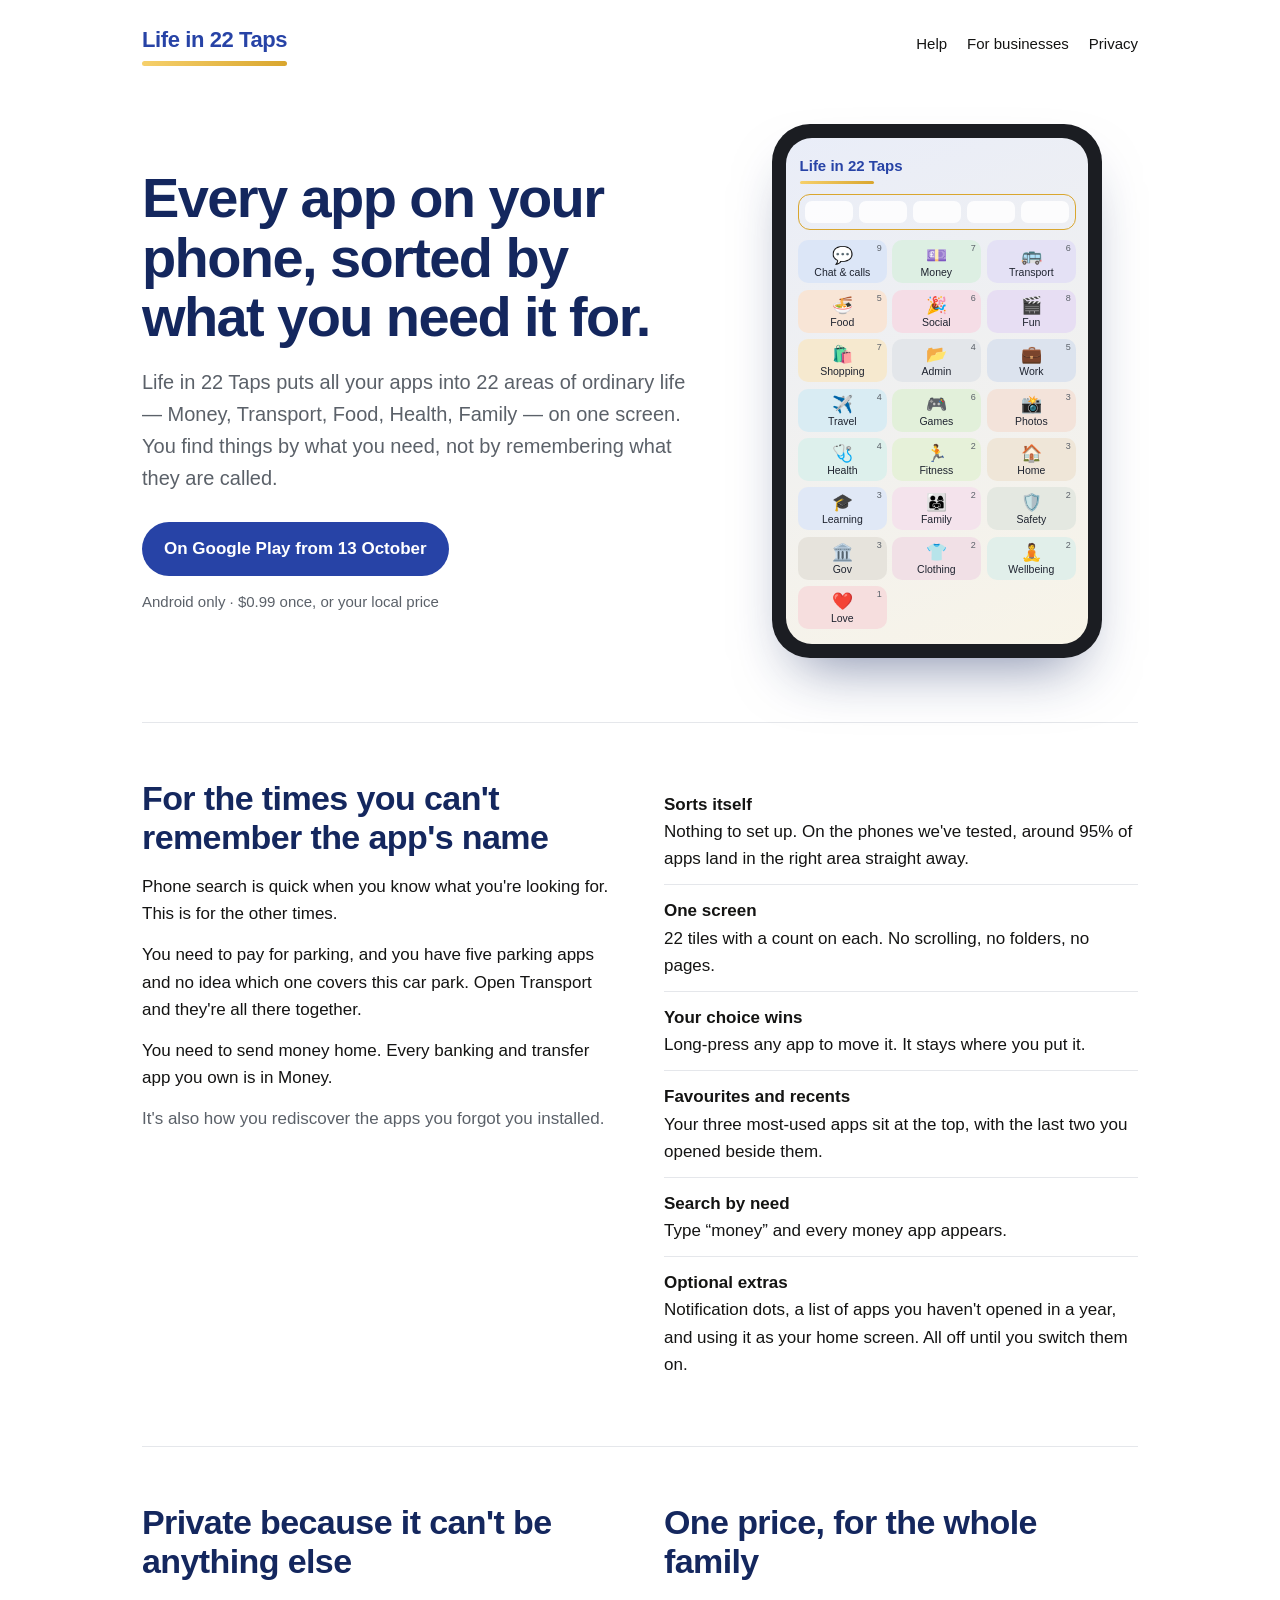
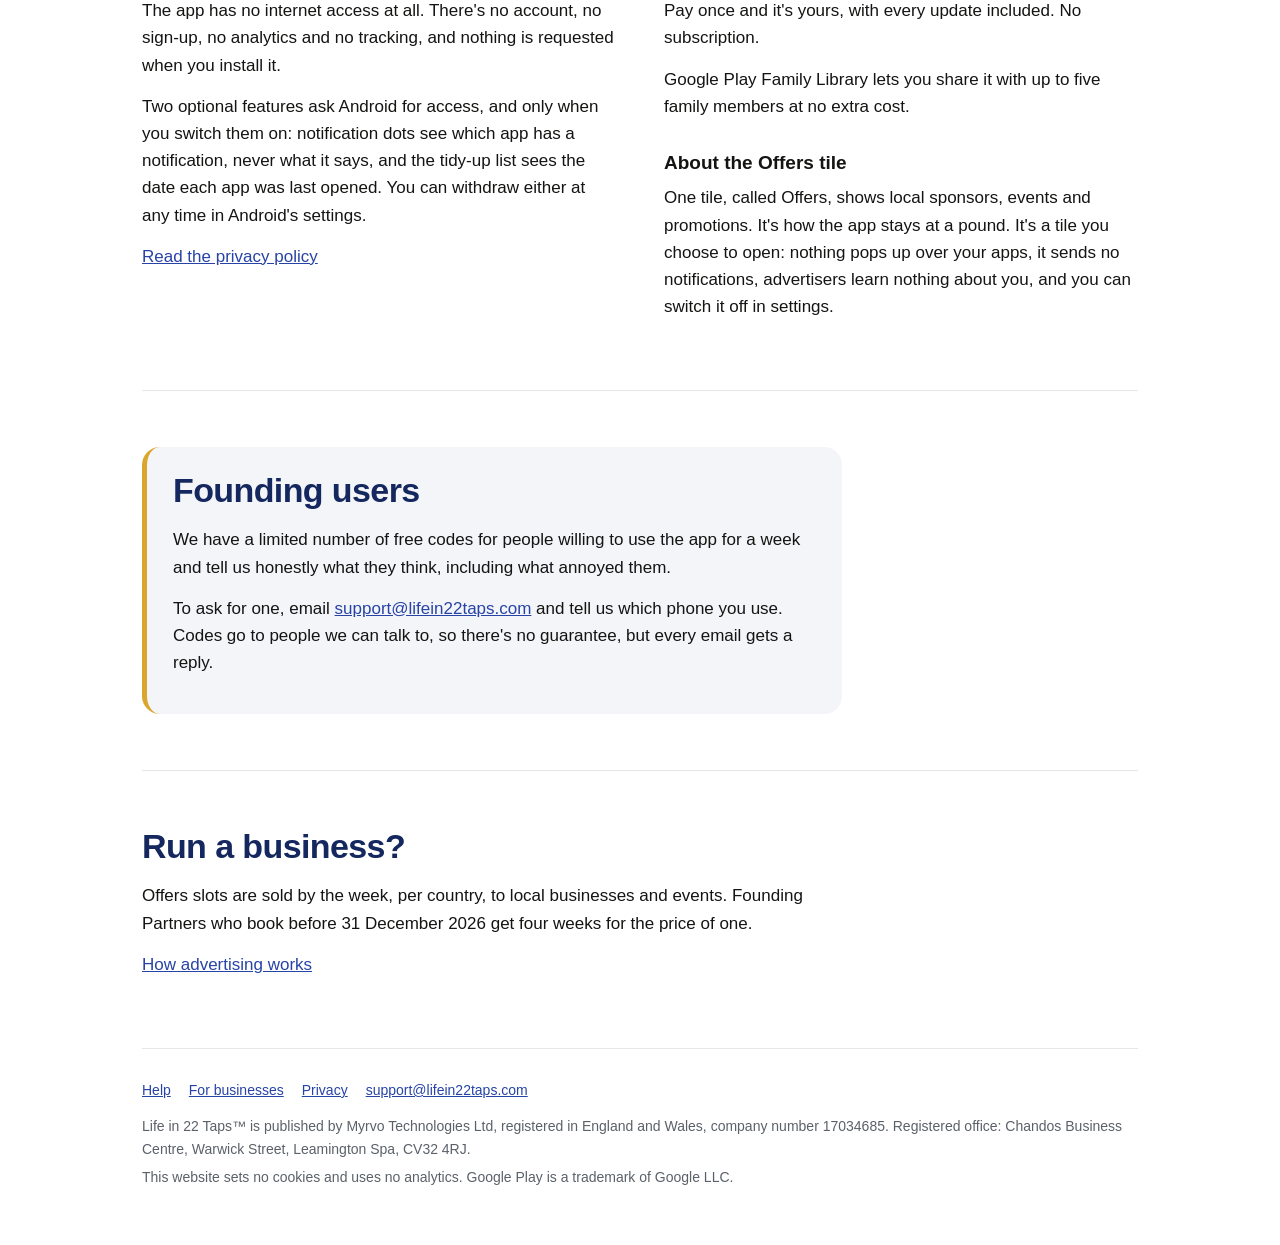
==== index.html @ 1291f1bb "First version of the website" ====
<!doctype html>
<html lang="en">
<head>
<meta charset="utf-8">
<meta name="viewport" content="width=device-width, initial-scale=1, viewport-fit=cover">
<title>Life in 22 Taps — every app on your phone, sorted by what you need it for</title>
<meta name="description" content="An Android app that sorts every app on your phone into 22 areas of ordinary life, on one screen. One payment, shared with your family. No account, no tracking.">
<link rel="icon" href="/favicon.svg" type="image/svg+xml">
<link rel="stylesheet" href="/styles.css">
</head>
<body>
<div class="wrap">
  <header class="top">
    <a class="brand" href="/">Life in 22 Taps</a>
    <nav aria-label="Main">
      <a href="/help/">Help</a>
      <a href="/advertise/">For businesses</a>
      <a href="/privacy/">Privacy</a>
    </nav>
  </header>

  <main>
    <div class="hero">
      <div>
        <h1>Every app on your phone, sorted by what you need it for.</h1>
        <p class="lede">Life in 22 Taps puts all your apps into 22 areas of ordinary life —
        Money, Transport, Food, Health, Family — on one screen. You find things by what you
        need, not by remembering what they are called.</p>
        <div class="buy">
          <span class="pill">On Google Play from 13 October</span>
          <span class="note">Android only · $0.99 once, or your local price</span>
        </div>
      </div>
      <div class="phone" role="img" aria-label="Illustration of the app: 22 tiles on one screen, each with an emoji, a name and a count of apps">
        <div class="screen" aria-hidden="true">
          <p class="title">Life in 22 Taps</p>
          <div class="favs"><span></span><span></span><span></span><span></span><span></span></div>
          <div class="grid">
          <div class="t" style="background:#DCE6F7;--i:0"><i>9</i><b>💬</b>Chat & calls</div>
          <div class="t" style="background:#DDEFE3;--i:1"><i>7</i><b>💷</b>Money</div>
          <div class="t" style="background:#E4E1F5;--i:2"><i>6</i><b>🚌</b>Transport</div>
          <div class="t" style="background:#F8E5D6;--i:3"><i>5</i><b>🍜</b>Food</div>
          <div class="t" style="background:#F5DDE6;--i:4"><i>6</i><b>🎉</b>Social</div>
          <div class="t" style="background:#E7DEF3;--i:5"><i>8</i><b>🎬</b>Fun</div>
          <div class="t" style="background:#F6E9CF;--i:6"><i>7</i><b>🛍️</b>Shopping</div>
          <div class="t" style="background:#E3E6EA;--i:7"><i>4</i><b>📂</b>Admin</div>
          <div class="t" style="background:#DCE3EE;--i:8"><i>5</i><b>💼</b>Work</div>
          <div class="t" style="background:#D9ECF3;--i:9"><i>4</i><b>✈️</b>Travel</div>
          <div class="t" style="background:#E2F0DA;--i:10"><i>6</i><b>🎮</b>Games</div>
          <div class="t" style="background:#F3E3DA;--i:11"><i>3</i><b>📸</b>Photos</div>
          <div class="t" style="background:#DDF0EC;--i:12"><i>4</i><b>🩺</b>Health</div>
          <div class="t" style="background:#E6F1D9;--i:13"><i>2</i><b>🏃</b>Fitness</div>
          <div class="t" style="background:#EFE6D8;--i:14"><i>3</i><b>🏠</b>Home</div>
          <div class="t" style="background:#E0E8F6;--i:15"><i>3</i><b>🎓</b>Learning</div>
          <div class="t" style="background:#F4E3EC;--i:16"><i>2</i><b>👨‍👩‍👧</b>Family</div>
          <div class="t" style="background:#E4E8E1;--i:17"><i>2</i><b>🛡️</b>Safety</div>
          <div class="t" style="background:#E6E3DC;--i:18"><i>3</i><b>🏛️</b>Gov</div>
          <div class="t" style="background:#F1E0E6;--i:19"><i>2</i><b>👕</b>Clothing</div>
          <div class="t" style="background:#E1EFEA;--i:20"><i>2</i><b>🧘</b>Wellbeing</div>
          <div class="t" style="background:#F6DEDE;--i:21"><i>1</i><b>❤️</b>Love</div>
          </div>
        </div>
      </div>
    </div>

    <section>
      <div class="split">
        <div>
          <h2>For the times you can't remember the app's name</h2>
          <p>Phone search is quick when you know what you're looking for. This is for the
          other times.</p>
          <p>You need to pay for parking, and you have five parking apps and no idea which one
          covers this car park. Open Transport and they're all there together.</p>
          <p>You need to send money home. Every banking and transfer app you own is in Money.</p>
          <p class="muted">It's also how you rediscover the apps you forgot you installed.</p>
        </div>
        <ul class="plain">
          <li><strong>Sorts itself</strong>Nothing to set up. On the phones we've tested, around
          95% of apps land in the right area straight away.</li>
          <li><strong>One screen</strong>22 tiles with a count on each. No scrolling, no folders,
          no pages.</li>
          <li><strong>Your choice wins</strong>Long-press any app to move it. It stays where you
          put it.</li>
          <li><strong>Favourites and recents</strong>Your three most-used apps sit at the top,
          with the last two you opened beside them.</li>
          <li><strong>Search by need</strong>Type “money” and every money app appears.</li>
          <li><strong>Optional extras</strong>Notification dots, a list of apps you haven't opened
          in a year, and using it as your home screen. All off until you switch them on.</li>
        </ul>
      </div>
    </section>

    <section>
      <div class="split">
        <div>
          <h2>Private because it can't be anything else</h2>
          <p>The app has no internet access at all. There's no account, no sign-up, no
          analytics and no tracking, and nothing is requested when you install it.</p>
          <p>Two optional features ask Android for access, and only when you switch them on:
          notification dots see which app has a notification, never what it says, and the
          tidy-up list sees the date each app was last opened. You can withdraw either at any
          time in Android's settings.</p>
          <p><a href="/privacy/">Read the privacy policy</a></p>
        </div>
        <div>
          <h2>One price, for the whole family</h2>
          <p>Pay once and it's yours, with every update included. No subscription.</p>
          <p>Google Play Family Library lets you share it with up to five family members at no
          extra cost.</p>
          <h3>About the Offers tile</h3>
          <p>One tile, called Offers, shows local sponsors, events and promotions. It's how the
          app stays at a pound. It's a tile you choose to open: nothing pops up over your apps,
          it sends no notifications, advertisers learn nothing about you, and you can switch it
          off in settings.</p>
        </div>
      </div>
    </section>

    <section id="founding">
      <div class="box gold narrow">
        <h2>Founding users</h2>
        <p>We have a limited number of free codes for people willing to use the app for a week
        and tell us honestly what they think, including what annoyed them.</p>
        <p>To ask for one, email <a href="mailto:support@lifein22taps.com?subject=Founding%20code">support@lifein22taps.com</a>
        and tell us which phone you use. Codes go to people we can talk to, so there's no
        guarantee, but every email gets a reply.</p>
      </div>
    </section>

    <section>
      <div class="narrow">
        <h2>Run a business?</h2>
        <p>Offers slots are sold by the week, per country, to local businesses and events.
        Founding Partners who book before 31 December 2026 get four weeks for the price of
        one.</p>
        <p><a href="/advertise/">How advertising works</a></p>
      </div>
    </section>
  </main>

  <footer>
    <nav aria-label="Footer">
      <a href="/help/">Help</a><a href="/advertise/">For businesses</a><a href="/privacy/">Privacy</a>
      <a href="mailto:support@lifein22taps.com">support@lifein22taps.com</a>
    </nav>
    <p>Life in 22 Taps™ is published by Myrvo Technologies Ltd, registered in England and
    Wales, company number 17034685. Registered office: Chandos Business Centre, Warwick
    Street, Leamington Spa, CV32 4RJ.</p>
    <p>This website sets no cookies and uses no analytics. Google Play is a trademark of Google LLC.</p>
  </footer>
</div>
</body>
</html>
---- styles.css ----
/* Life in 22 Taps — site styles. System fonts only: the site makes no
   third-party requests, which matches what the app promises. */
:root{
  --ink:#141413; --muted:#5B6169; --line:#E5E7EB; --blue:#2743A6; --blue-deep:#14275E;
  --gold1:#F6D06B; --gold2:#D9A62E; --bg:#ffffff; --panel:#F4F5F8; --tile-ink:#1F2430;
  box-sizing:border-box;
  padding-top:env(safe-area-inset-top,0px);
  padding-bottom:env(safe-area-inset-bottom,0px);
}
@media (prefers-color-scheme: dark){
  :root:not([data-theme="light"]){
    --ink:#F3F3F1; --muted:#A5ABB3; --line:#2E3136; --blue:#8FA4F0; --blue-deep:#C9D3FA;
    --bg:#121316; --panel:#1C1E23;
  }
}
:root[data-theme="dark"]{
  --ink:#F3F3F1; --muted:#A5ABB3; --line:#2E3136; --blue:#8FA4F0; --blue-deep:#C9D3FA;
  --bg:#121316; --panel:#1C1E23;
}
*,*::before,*::after{box-sizing:inherit}
html{scroll-padding-top:env(safe-area-inset-top,0px)}
body{margin:0;background:var(--bg);color:var(--ink);
  font-family:-apple-system,BlinkMacSystemFont,"Segoe UI",Roboto,Helvetica,Arial,sans-serif;
  font-size:17px;line-height:1.6;-webkit-text-size-adjust:100%}
a{color:var(--blue)}
a:focus-visible,summary:focus-visible{outline:3px solid var(--gold2);outline-offset:3px;border-radius:4px}
img,svg{max-width:100%}

.wrap{max-width:1040px;margin:0 auto;padding:0 22px}
.narrow{max-width:700px}

/* header */
.top{display:flex;align-items:center;justify-content:space-between;gap:16px;
  padding:22px 0 18px;flex-wrap:wrap}
.brand{text-decoration:none;color:var(--blue);font-weight:800;font-size:22px;letter-spacing:-.4px;
  display:inline-block}
.brand::after{content:"";display:block;height:5px;width:100%;border-radius:3px;margin-top:4px;
  background:linear-gradient(90deg,var(--gold1),var(--gold2))}
.top nav{display:flex;gap:20px;font-size:15px}
.top nav a{color:var(--ink);text-decoration:none}
.top nav a:hover,.top nav a[aria-current]{color:var(--blue);text-decoration:underline;text-underline-offset:4px}

/* hero */
.hero{display:grid;grid-template-columns:1.15fr .85fr;gap:48px;align-items:center;padding:40px 0 64px}
.hero h1{font-size:clamp(34px,5.2vw,56px);line-height:1.06;letter-spacing:-1.6px;margin:0 0 20px;
  color:var(--blue-deep);font-weight:800}
.hero .lede{font-size:20px;color:var(--muted);margin:0 0 28px;max-width:32em}
.buy{display:flex;align-items:center;gap:14px;flex-wrap:wrap}
.pill{display:inline-block;background:var(--blue);color:#fff;border-radius:99px;padding:13px 22px;
  font-weight:700;text-decoration:none}
.buy .note{font-size:15px;color:var(--muted)}

/* the phone: the one memorable thing on the page */
.phone{justify-self:center;width:100%;max-width:330px;border-radius:38px;padding:14px;
  background:#1B1D22;box-shadow:0 30px 60px -25px rgba(20,39,94,.55)}
.screen{border-radius:26px;padding:16px 12px 14px;
  background:linear-gradient(160deg,#E9EDF8,#F8F4E8)}
.screen .title{font-weight:800;color:#2743A6;font-size:15px;margin:0 2px 2px}
.screen .title::after{content:"";display:block;width:74px;height:3px;border-radius:2px;margin-top:3px;
  background:linear-gradient(90deg,#F6D06B,#D9A62E)}
.favs{display:flex;gap:6px;margin:10px 0;padding:6px;border:1.5px solid #D9A62E;border-radius:12px}
.favs span{flex:1;height:22px;border-radius:7px;background:#fff;opacity:.85}
.grid{display:grid;grid-template-columns:repeat(3,1fr);gap:6px}
.t{border-radius:10px;padding:6px 4px 5px;text-align:center;color:var(--tile-ink);
  font-size:10.5px;line-height:1.15;position:relative;
  animation:pop .5s cubic-bezier(.2,.8,.3,1.2) both;animation-delay:calc(var(--i)*28ms)}
.t b{display:block;font-size:17px;line-height:1.2;font-weight:400}
.t i{position:absolute;top:3px;right:5px;font-style:normal;font-size:9px;color:#5B6169}
@keyframes pop{from{opacity:0;transform:scale(.7)}to{opacity:1;transform:none}}
@media (prefers-reduced-motion:reduce){.t{animation:none}}

/* sections */
section{padding:56px 0;border-top:1px solid var(--line)}
h2{font-size:clamp(26px,3.4vw,34px);line-height:1.15;letter-spacing:-.6px;margin:0 0 16px;color:var(--blue-deep)}
h3{font-size:19px;margin:28px 0 6px}
p{margin:0 0 14px}
.muted{color:var(--muted)}
.split{display:grid;grid-template-columns:1fr 1fr;gap:48px}
ul.plain{list-style:none;padding:0;margin:0}
ul.plain li{padding:12px 0;border-bottom:1px solid var(--line)}
ul.plain li:last-child{border-bottom:0}
ul.plain strong{display:block}

.quote{font-size:22px;line-height:1.35;color:var(--ink);margin:0 0 6px;font-weight:600}
.box{background:var(--panel);border-radius:18px;padding:24px 26px}
.gold{border-left:5px solid var(--gold2)}

table{width:100%;border-collapse:collapse;font-size:16px;display:block;overflow-x:auto}
th,td{text-align:left;padding:11px 12px;border-bottom:1px solid var(--line);vertical-align:top}
th{font-weight:700}

details{border-bottom:1px solid var(--line);padding:4px 0}
summary{cursor:pointer;font-weight:600;padding:12px 0;list-style-position:outside}
details p,details ul{margin:0 0 14px}

footer{border-top:1px solid var(--line);padding:30px 0 50px;font-size:14px;color:var(--muted)}
footer p{margin:0 0 6px}
footer nav{display:flex;gap:18px;flex-wrap:wrap;margin-bottom:14px}

@media (max-width:820px){
  .hero,.split{grid-template-columns:1fr;gap:34px}
  .hero{padding-top:18px}
}
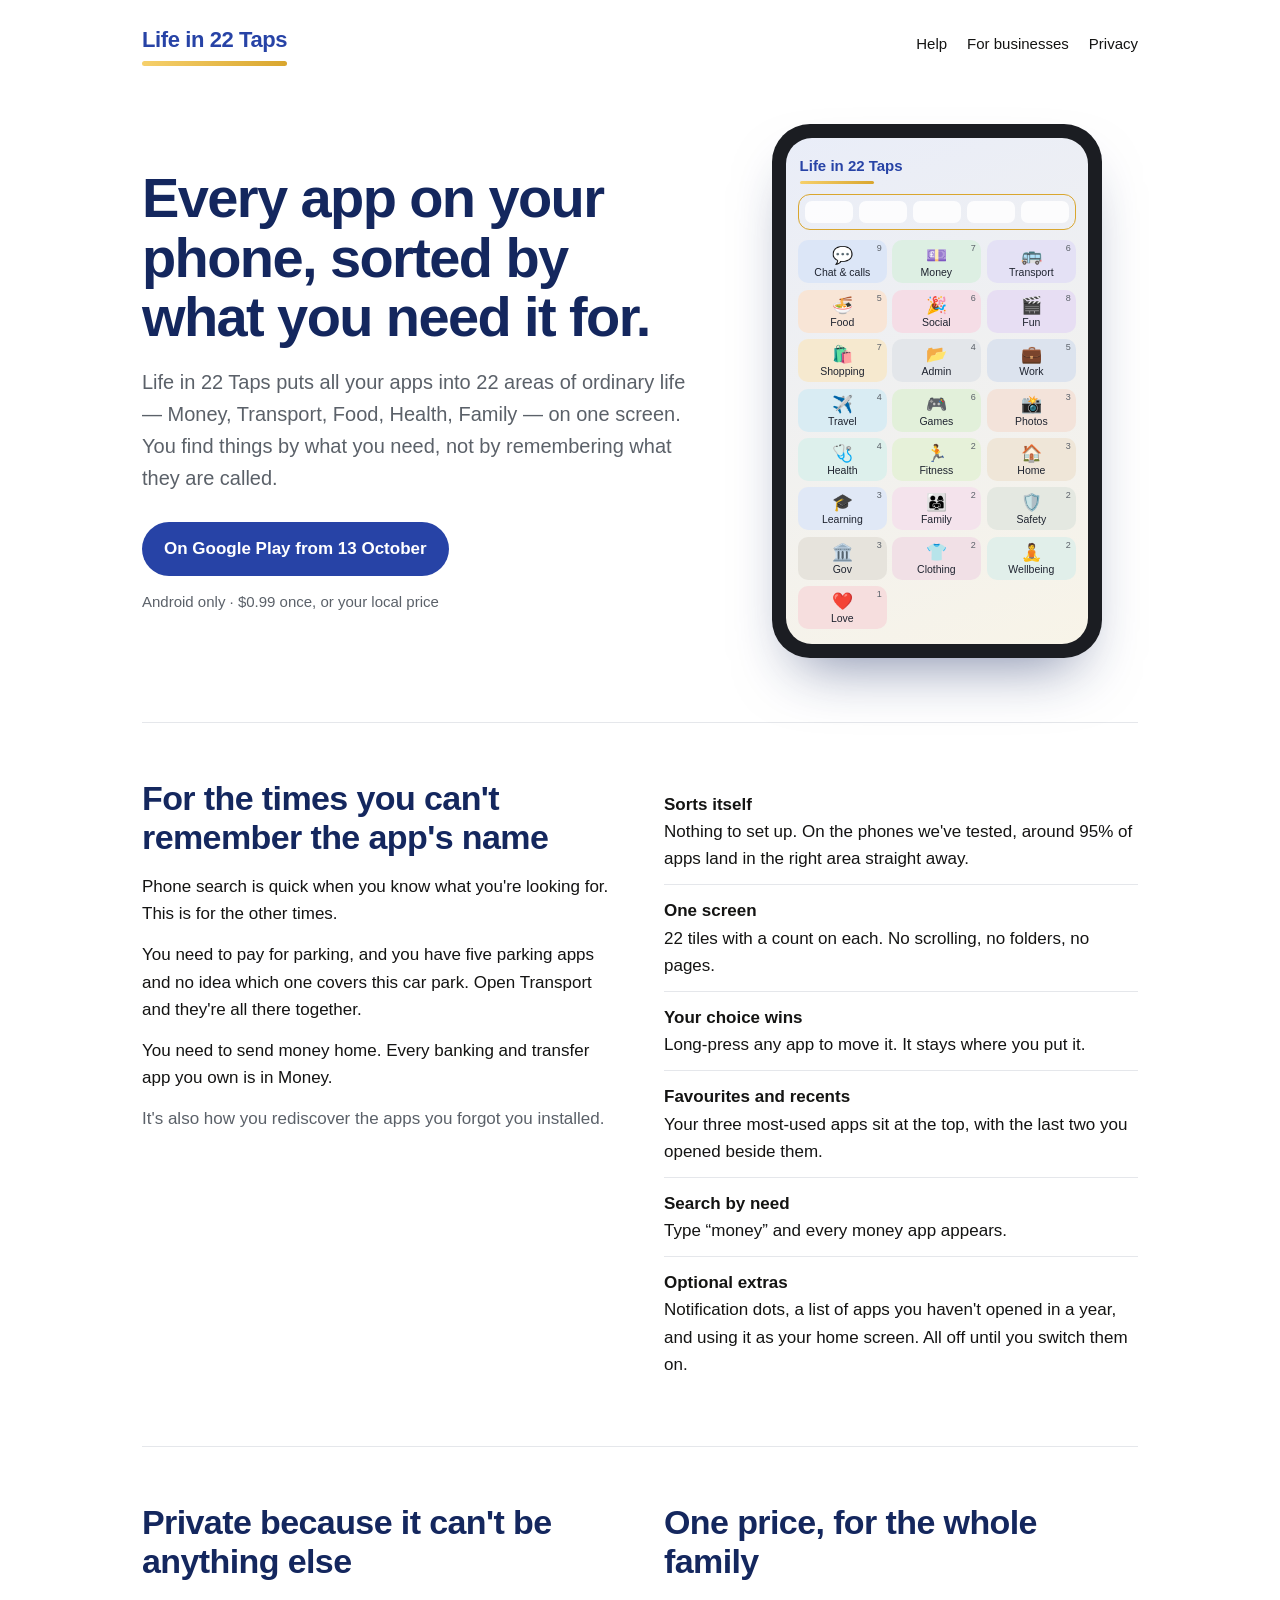
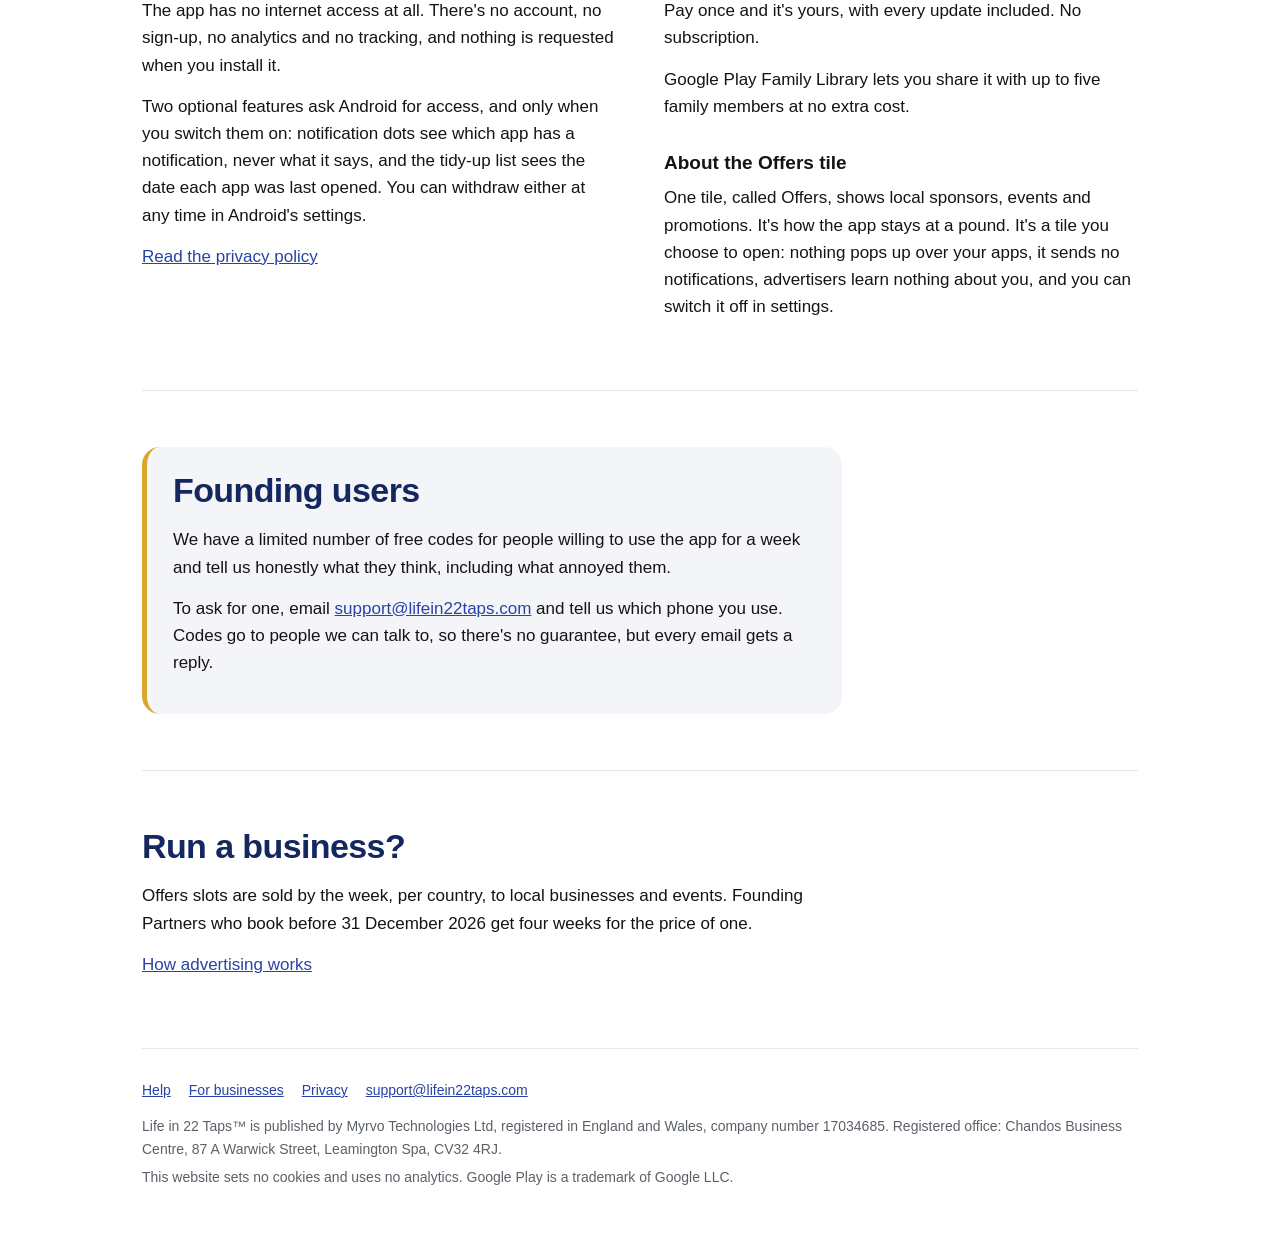
==== commit bf33c260: "Footer address: 87 A Warwick Street" ====
--- a/index.html
+++ b/index.html
@@ -144,7 +144,7 @@
       <a href="mailto:support@lifein22taps.com">support@lifein22taps.com</a>
     </nav>
     <p>Life in 22 Taps™ is published by Myrvo Technologies Ltd, registered in England and
-    Wales, company number 17034685. Registered office: Chandos Business Centre, Warwick
+    Wales, company number 17034685. Registered office: Chandos Business Centre, 87 A Warwick
     Street, Leamington Spa, CV32 4RJ.</p>
     <p>This website sets no cookies and uses no analytics. Google Play is a trademark of Google LLC.</p>
   </footer>
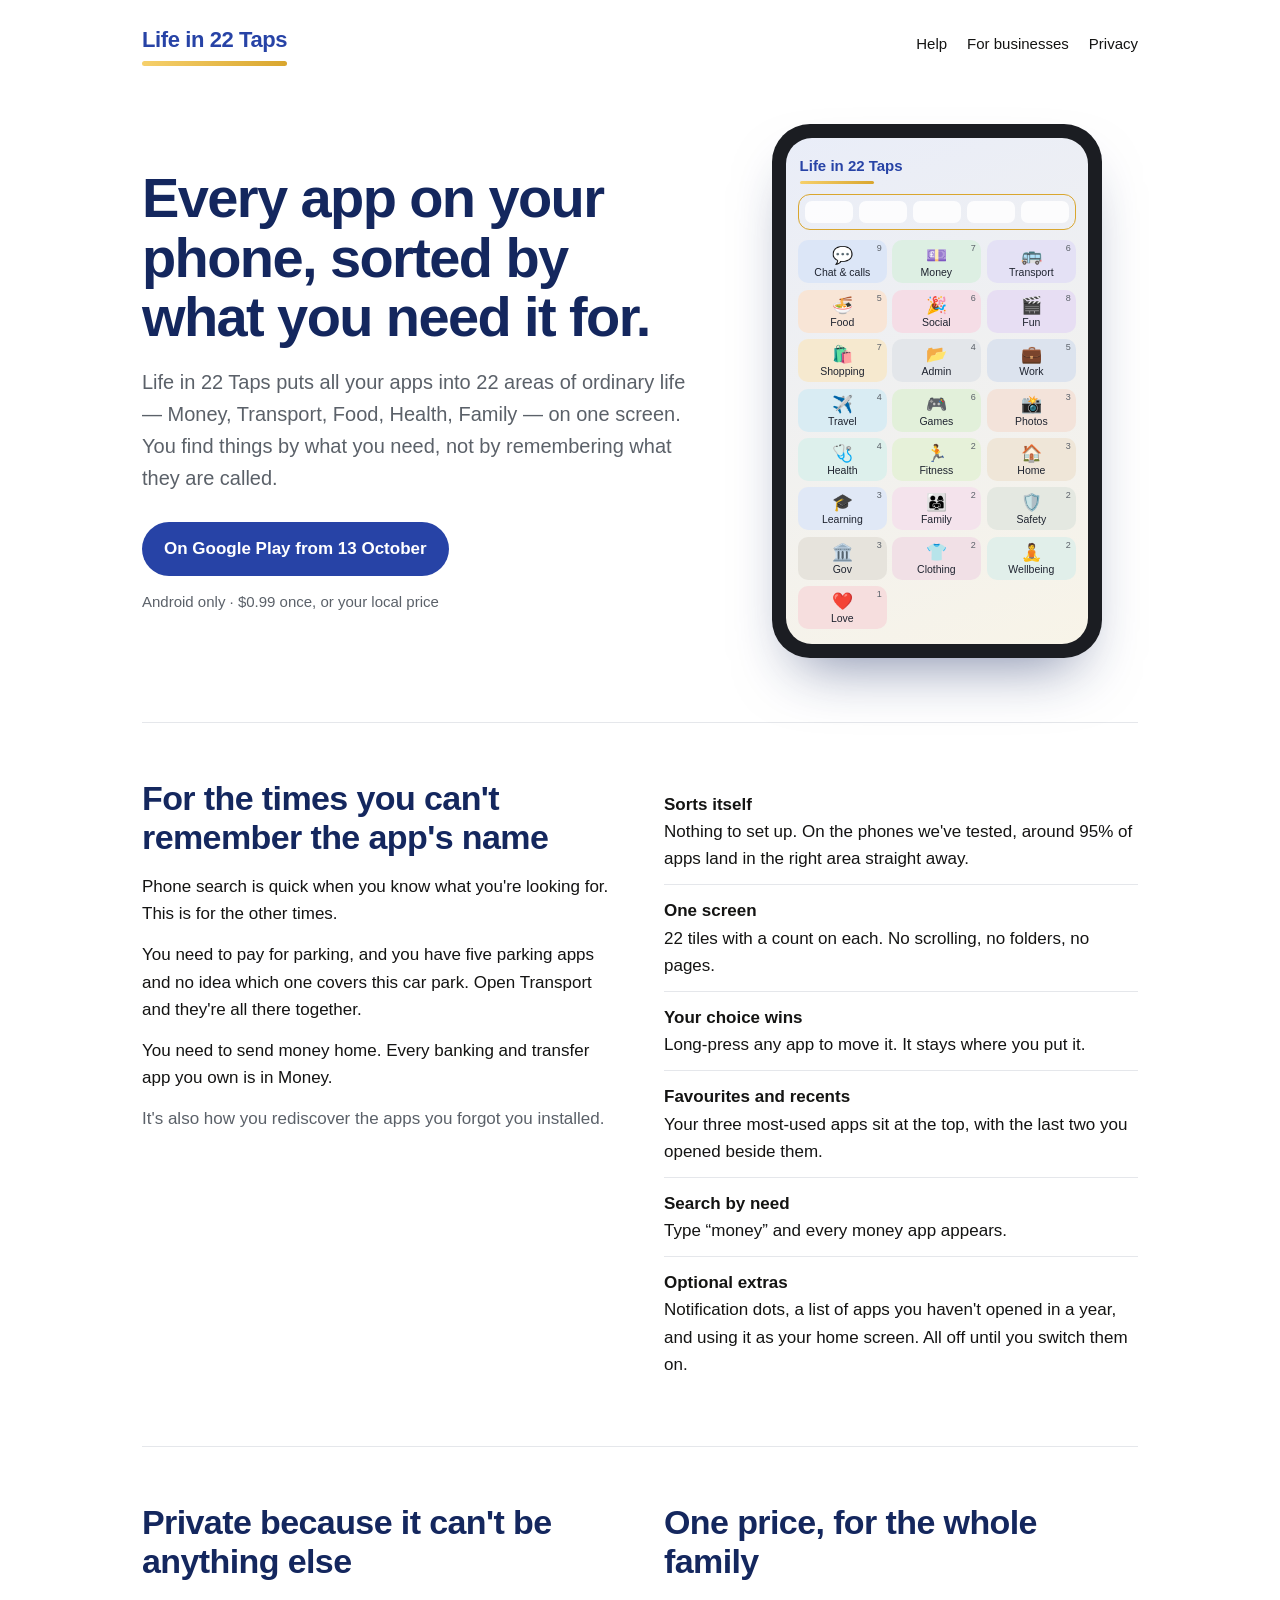
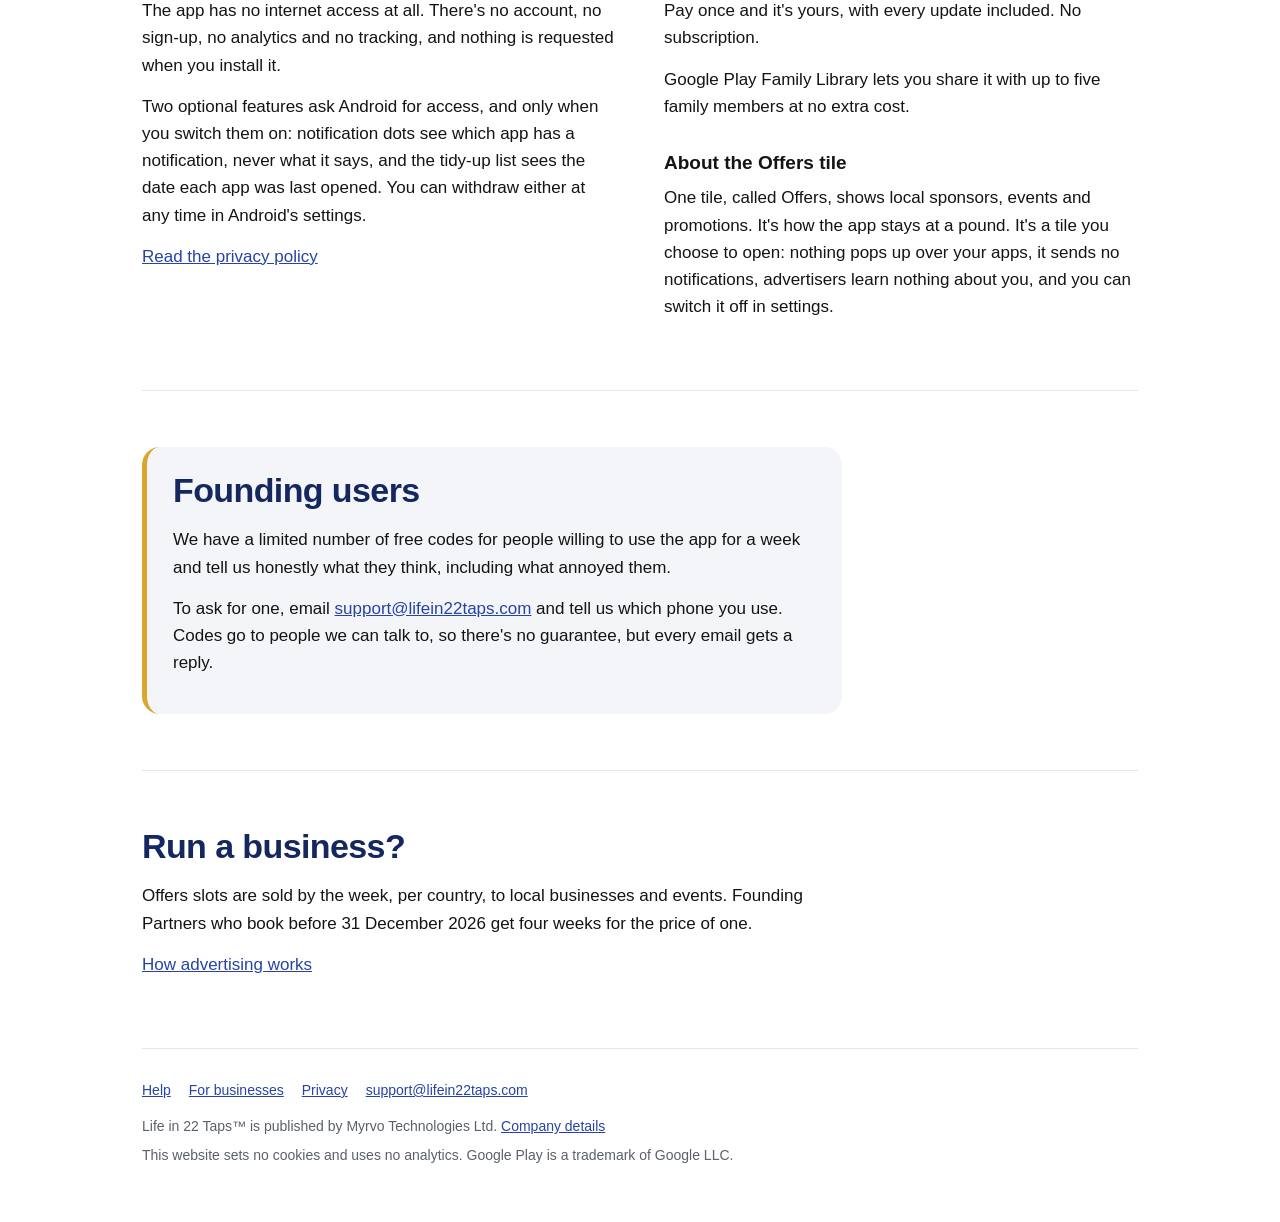
==== commit d91c05a5: "Remove address from home page footer" ====
--- a/index.html
+++ b/index.html
@@ -5,6 +5,47 @@
 <meta name="viewport" content="width=device-width, initial-scale=1, viewport-fit=cover">
 <title>Life in 22 Taps — every app on your phone, sorted by what you need it for</title>
 <meta name="description" content="An Android app that sorts every app on your phone into 22 areas of ordinary life, on one screen. One payment, shared with your family. No account, no tracking.">
+<link rel="canonical" href="https://lifein22taps.com/">
+<meta property="og:type" content="website">
+<meta property="og:site_name" content="Life in 22 Taps">
+<meta property="og:title" content="Life in 22 Taps — every app on your phone, sorted by what you need it for">
+<meta property="og:description" content="An Android app that sorts every app on your phone into 22 areas of ordinary life, on one screen. One payment, shared with your family. No account, no tracking.">
+<meta property="og:url" content="https://lifein22taps.com/">
+<meta property="og:image" content="https://lifein22taps.com/og.png">
+<meta property="og:image:width" content="1200">
+<meta property="og:image:height" content="630">
+<meta property="og:locale" content="en_GB">
+<meta name="twitter:card" content="summary_large_image">
+<meta name="theme-color" content="#2743A6">
+<script type="application/ld+json">
+{
+ "@context": "https://schema.org",
+ "@graph": [
+  {
+   "@type": "Organization",
+   "@id": "https://lifein22taps.com/#org",
+   "name": "Myrvo Technologies Ltd",
+   "url": "https://myrvo.tech",
+   "email": "support@lifein22taps.com",
+   "identifier": {
+    "@type": "PropertyValue",
+    "propertyID": "Companies House",
+    "value": "17034685"
+   }
+  },
+  {
+   "@type": "WebSite",
+   "@id": "https://lifein22taps.com/#site",
+   "url": "https://lifein22taps.com/",
+   "name": "Life in 22 Taps",
+   "publisher": {
+    "@id": "https://lifein22taps.com/#org"
+   },
+   "inLanguage": "en-GB"
+  }
+ ]
+}
+</script>
 <link rel="icon" href="/favicon.svg" type="image/svg+xml">
 <link rel="stylesheet" href="/styles.css">
 </head>
@@ -143,9 +184,8 @@
       <a href="/help/">Help</a><a href="/advertise/">For businesses</a><a href="/privacy/">Privacy</a>
       <a href="mailto:support@lifein22taps.com">support@lifein22taps.com</a>
     </nav>
-    <p>Life in 22 Taps™ is published by Myrvo Technologies Ltd, registered in England and
-    Wales, company number 17034685. Registered office: Chandos Business Centre, 87 A Warwick
-    Street, Leamington Spa, CV32 4RJ.</p>
+    <p>Life in 22 Taps™ is published by Myrvo Technologies Ltd.
+    <a href="/help/#company">Company details</a></p>
     <p>This website sets no cookies and uses no analytics. Google Play is a trademark of Google LLC.</p>
   </footer>
 </div>
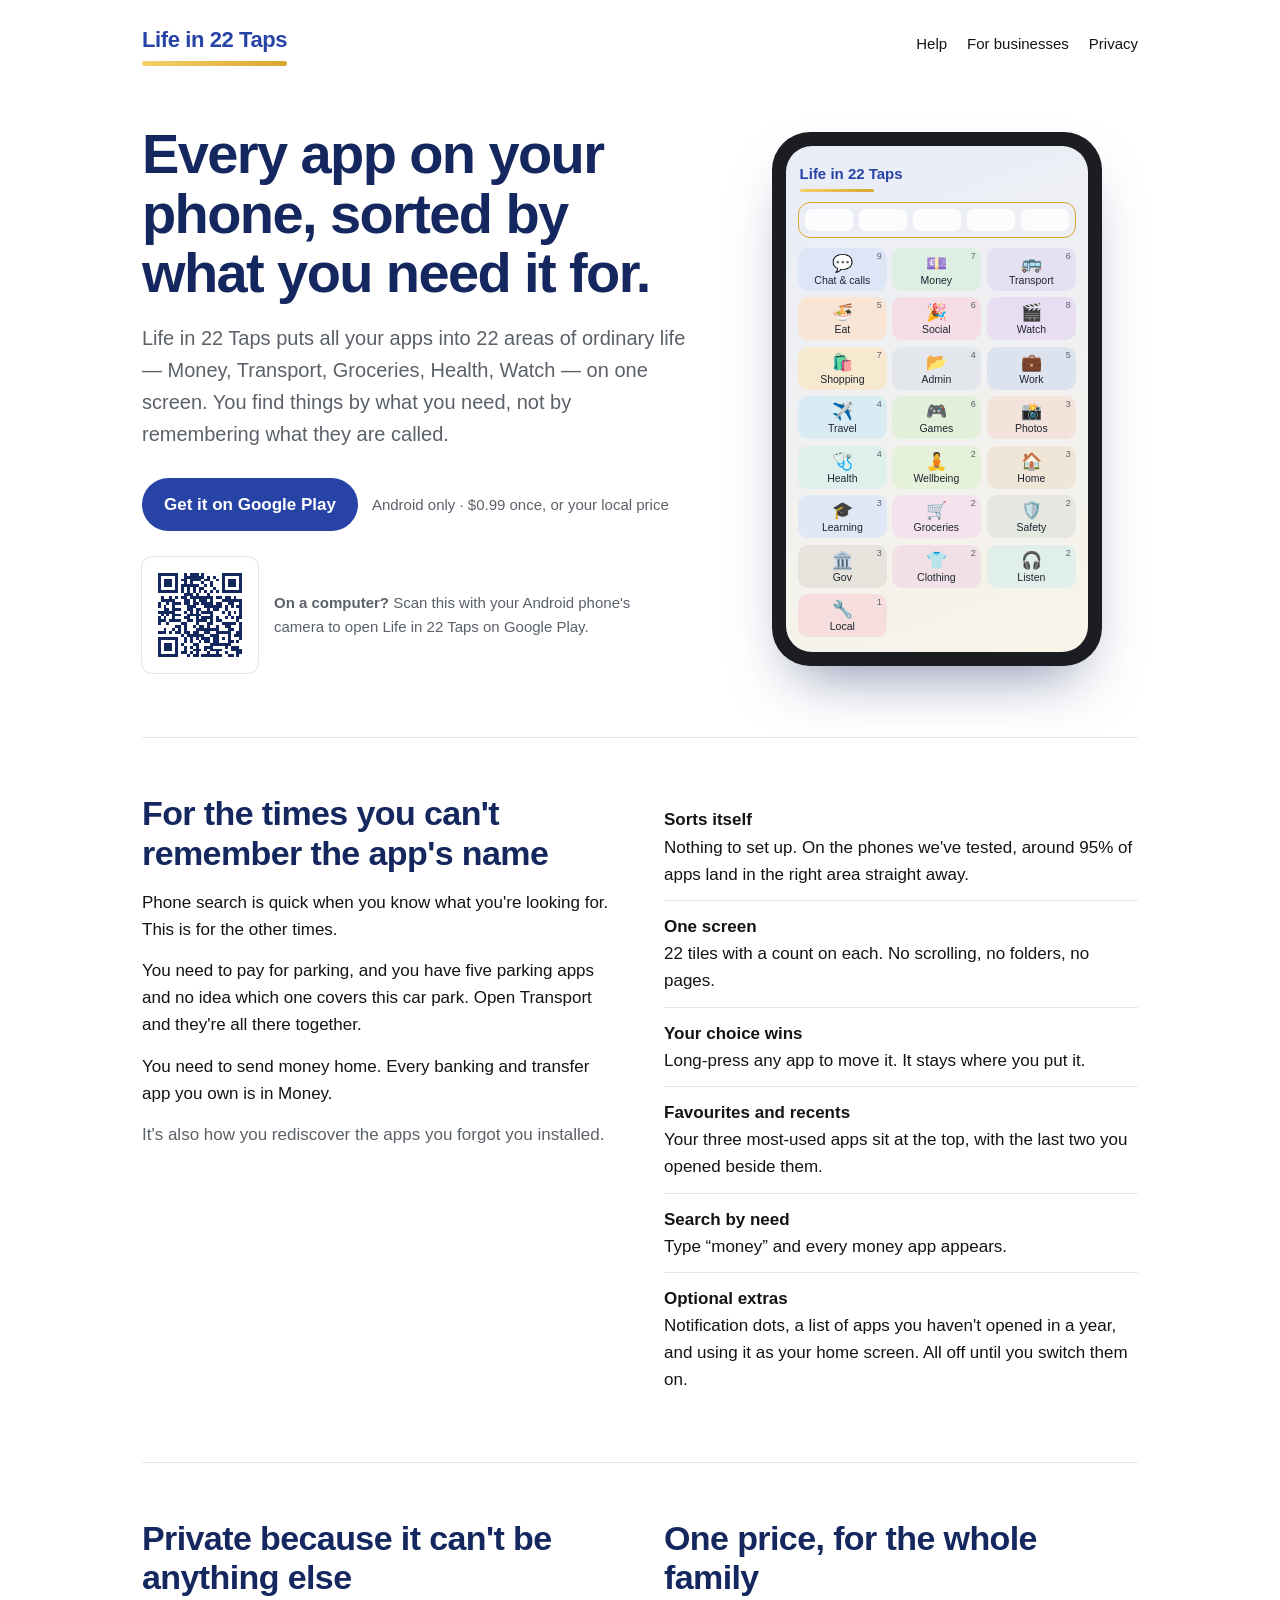
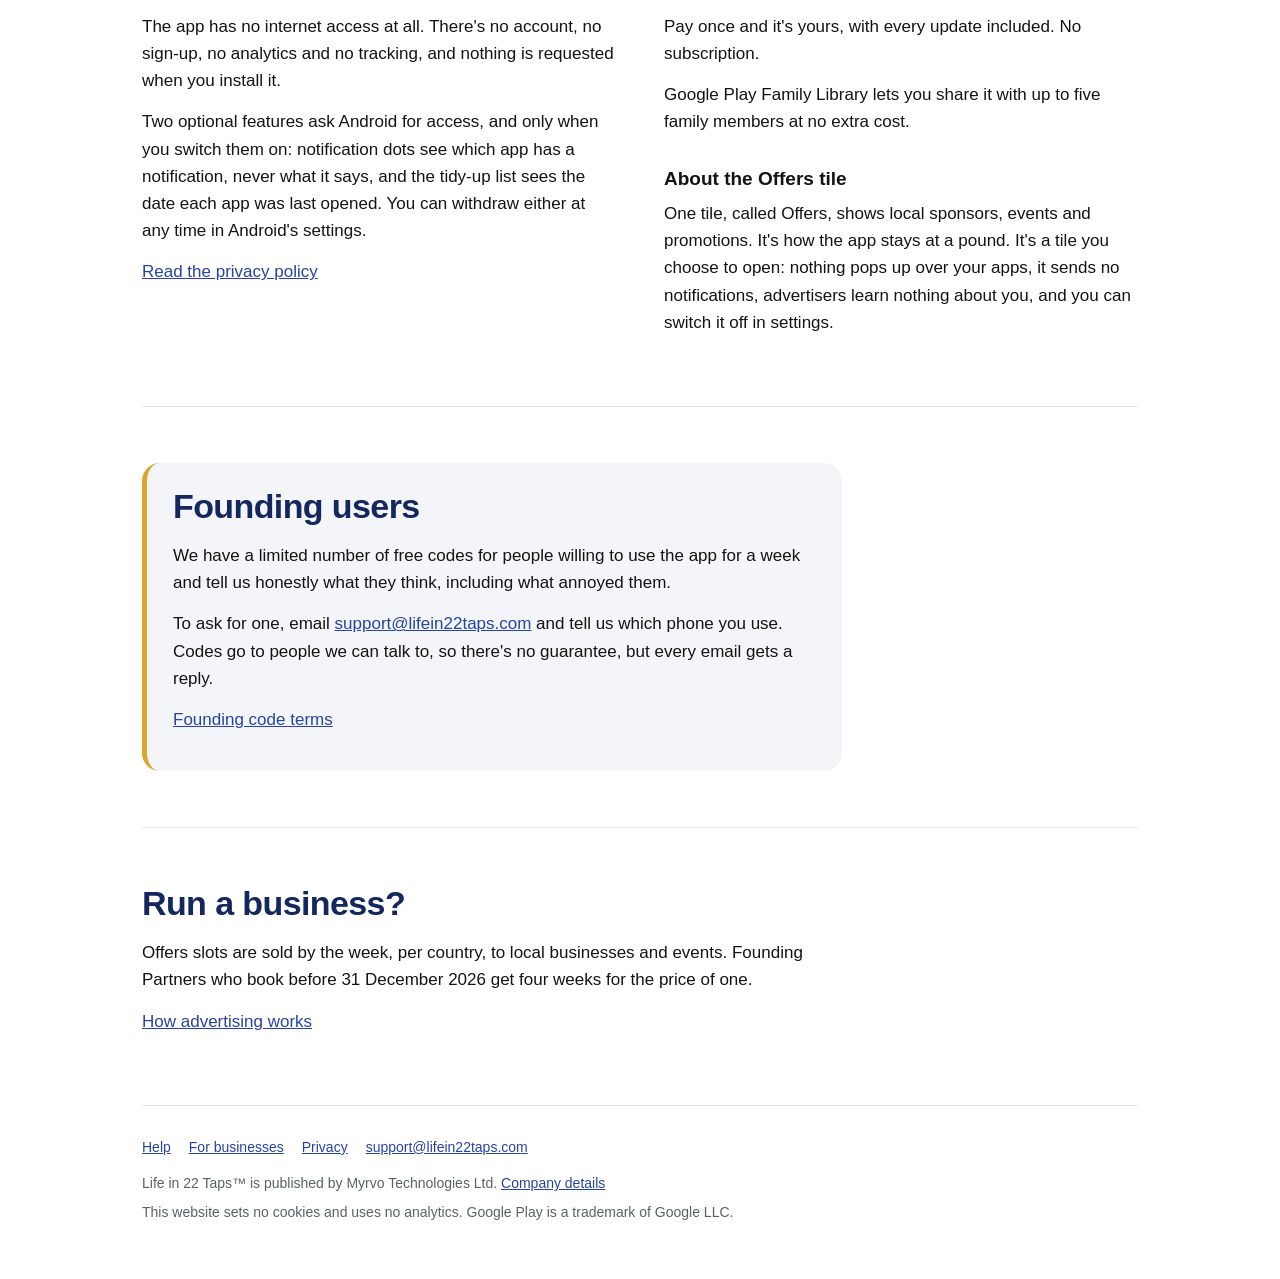
==== commit cbe63268: "Launch: v1.1 tiles, Play button, code terms" ====
--- a/index.html
+++ b/index.html
@@ -65,11 +65,16 @@
       <div>
         <h1>Every app on your phone, sorted by what you need it for.</h1>
         <p class="lede">Life in 22 Taps puts all your apps into 22 areas of ordinary life —
-        Money, Transport, Food, Health, Family — on one screen. You find things by what you
+        Money, Transport, Groceries, Health, Watch — on one screen. You find things by what you
         need, not by remembering what they are called.</p>
         <div class="buy">
-          <span class="pill">On Google Play from 13 October</span>
+          <a class="pill" href="https://play.google.com/store/apps/details?id=com.lifetaps.app">Get it on Google Play</a>
           <span class="note">Android only · $0.99 once, or your local price</span>
+        </div>
+        <div class="qr" aria-label="Get it on your phone">
+          <svg class="qr-code" role="img" aria-label="QR code that opens Life in 22 Taps on Google Play" xmlns="http://www.w3.org/2000/svg" viewBox="0 0 37 37" shape-rendering="crispEdges"><path fill="#fff" d="M0 0h37v37h-37z"/><path class="qrline" stroke="#14275e" d="M4 4.5h7m2 0h1m1 0h3m1 0h1m6 0h7m-29 1h1m5 0h1m2 0h7m1 0h1m1 0h1m2 0h1m5 0h1m-29 1h1m1 0h3m1 0h1m1 0h2m1 0h4m1 0h2m2 0h1m1 0h1m1 0h3m1 0h1m-29 1h1m1 0h3m1 0h1m2 0h1m1 0h1m3 0h1m2 0h1m3 0h1m1 0h3m1 0h1m-29 1h1m1 0h3m1 0h1m1 0h6m2 0h1m1 0h1m3 0h1m1 0h3m1 0h1m-29 1h1m5 0h1m1 0h1m1 0h1m1 0h1m1 0h2m3 0h1m2 0h1m5 0h1m-29 1h7m1 0h1m1 0h1m1 0h1m1 0h1m1 0h1m1 0h1m1 0h1m1 0h7m-20 1h3m1 0h1m3 0h1m-17 1h1m2 0h1m1 0h1m1 0h2m1 0h8m1 0h2m1 0h2m1 0h1m-26 1h5m3 0h2m1 0h1m1 0h3m1 0h1m3 0h7m-29 1h1m2 0h1m1 0h3m1 0h2m1 0h2m1 0h4m1 0h2m2 0h2m2 0h1m-29 1h1m1 0h1m2 0h1m4 0h3m3 0h6m1 0h1m1 0h1m1 0h2m-27 1h2m1 0h3m2 0h2m1 0h2m2 0h1m1 0h2m2 0h1m4 0h1m-29 1h6m3 0h1m1 0h1m1 0h1m1 0h4m3 0h1m1 0h1m1 0h1m1 0h1m-28 1h1m1 0h1m1 0h3m2 0h5m3 0h1m5 0h1m3 0h1m-29 1h1m1 0h1m2 0h1m3 0h2m2 0h1m1 0h4m1 0h1m2 0h1m1 0h1m1 0h2m-29 1h3m1 0h4m2 0h2m1 0h4m1 0h1m1 0h2m5 0h1m-28 1h1m2 0h1m4 0h2m3 0h1m3 0h2m3 0h5m1 0h1m-23 1h2m1 0h1m2 0h1m1 0h2m1 0h1m2 0h1m2 0h2m3 0h1m-27 1h1m2 0h1m1 0h1m1 0h1m3 0h8m3 0h2m2 0h1m-29 1h3m1 0h1m1 0h2m1 0h2m1 0h2m2 0h2m2 0h5m2 0h2m-21 1h1m1 0h6m2 0h3m3 0h1m1 0h3m-29 1h7m2 0h1m1 0h1m1 0h1m1 0h3m1 0h2m1 0h1m1 0h1m3 0h1m-29 1h1m5 0h1m2 0h1m1 0h1m2 0h1m1 0h2m1 0h2m3 0h2m1 0h1m-28 1h1m1 0h3m1 0h1m1 0h1m3 0h2m4 0h7m-25 1h1m1 0h3m1 0h1m2 0h1m1 0h1m1 0h1m2 0h3m4 0h1m1 0h3m-28 1h1m1 0h3m1 0h1m2 0h1m2 0h3m1 0h1m1 0h4m3 0h4m-29 1h1m5 0h1m1 0h2m1 0h1m1 0h1m3 0h1m2 0h1m2 0h1m3 0h2m-29 1h7m3 0h1m1 0h2m1 0h7m2 0h2m1 0h1"/></svg>
+          <p><strong>On a computer?</strong> Scan this with your Android phone's camera to open
+          Life in 22 Taps on Google Play.</p>
         </div>
       </div>
       <div class="phone" role="img" aria-label="Illustration of the app: 22 tiles on one screen, each with an emoji, a name and a count of apps">
@@ -80,9 +85,9 @@
           <div class="t" style="background:#DCE6F7;--i:0"><i>9</i><b>💬</b>Chat & calls</div>
           <div class="t" style="background:#DDEFE3;--i:1"><i>7</i><b>💷</b>Money</div>
           <div class="t" style="background:#E4E1F5;--i:2"><i>6</i><b>🚌</b>Transport</div>
-          <div class="t" style="background:#F8E5D6;--i:3"><i>5</i><b>🍜</b>Food</div>
+          <div class="t" style="background:#F8E5D6;--i:3"><i>5</i><b>🍜</b>Eat</div>
           <div class="t" style="background:#F5DDE6;--i:4"><i>6</i><b>🎉</b>Social</div>
-          <div class="t" style="background:#E7DEF3;--i:5"><i>8</i><b>🎬</b>Fun</div>
+          <div class="t" style="background:#E7DEF3;--i:5"><i>8</i><b>🎬</b>Watch</div>
           <div class="t" style="background:#F6E9CF;--i:6"><i>7</i><b>🛍️</b>Shopping</div>
           <div class="t" style="background:#E3E6EA;--i:7"><i>4</i><b>📂</b>Admin</div>
           <div class="t" style="background:#DCE3EE;--i:8"><i>5</i><b>💼</b>Work</div>
@@ -90,15 +95,15 @@
           <div class="t" style="background:#E2F0DA;--i:10"><i>6</i><b>🎮</b>Games</div>
           <div class="t" style="background:#F3E3DA;--i:11"><i>3</i><b>📸</b>Photos</div>
           <div class="t" style="background:#DDF0EC;--i:12"><i>4</i><b>🩺</b>Health</div>
-          <div class="t" style="background:#E6F1D9;--i:13"><i>2</i><b>🏃</b>Fitness</div>
+          <div class="t" style="background:#E6F1D9;--i:13"><i>2</i><b>🧘</b>Wellbeing</div>
           <div class="t" style="background:#EFE6D8;--i:14"><i>3</i><b>🏠</b>Home</div>
           <div class="t" style="background:#E0E8F6;--i:15"><i>3</i><b>🎓</b>Learning</div>
-          <div class="t" style="background:#F4E3EC;--i:16"><i>2</i><b>👨‍👩‍👧</b>Family</div>
+          <div class="t" style="background:#F4E3EC;--i:16"><i>2</i><b>🛒</b>Groceries</div>
           <div class="t" style="background:#E4E8E1;--i:17"><i>2</i><b>🛡️</b>Safety</div>
           <div class="t" style="background:#E6E3DC;--i:18"><i>3</i><b>🏛️</b>Gov</div>
           <div class="t" style="background:#F1E0E6;--i:19"><i>2</i><b>👕</b>Clothing</div>
-          <div class="t" style="background:#E1EFEA;--i:20"><i>2</i><b>🧘</b>Wellbeing</div>
-          <div class="t" style="background:#F6DEDE;--i:21"><i>1</i><b>❤️</b>Love</div>
+          <div class="t" style="background:#E1EFEA;--i:20"><i>2</i><b>🎧</b>Listen</div>
+          <div class="t" style="background:#F6DEDE;--i:21"><i>1</i><b>🔧</b>Local</div>
           </div>
         </div>
       </div>
@@ -165,6 +170,7 @@
         <p>To ask for one, email <a href="mailto:support@lifein22taps.com?subject=Founding%20code">support@lifein22taps.com</a>
         and tell us which phone you use. Codes go to people we can talk to, so there's no
         guarantee, but every email gets a reply.</p>
+        <p><a href="/help/#codes">Founding code terms</a></p>
       </div>
     </section>
 
--- a/styles.css
+++ b/styles.css
@@ -101,3 +101,11 @@
   .hero,.split{grid-template-columns:1fr;gap:34px}
   .hero{padding-top:18px}
 }
+
+/* QR code for desktop visitors. Always dark on white, even in dark mode, so cameras read it.
+   Hidden on phones: nobody can scan the screen they are holding. */
+.qr{display:flex;align-items:center;gap:16px;margin-top:26px;max-width:30em}
+.qr .qr-code{width:116px;height:116px;flex:none;background:#fff;border-radius:10px;
+  padding:4px;box-shadow:0 0 0 1px var(--line)}
+.qr p{margin:0;font-size:15px;color:var(--muted)}
+@media (max-width:820px), (hover:none) and (pointer:coarse){ .qr{display:none} }
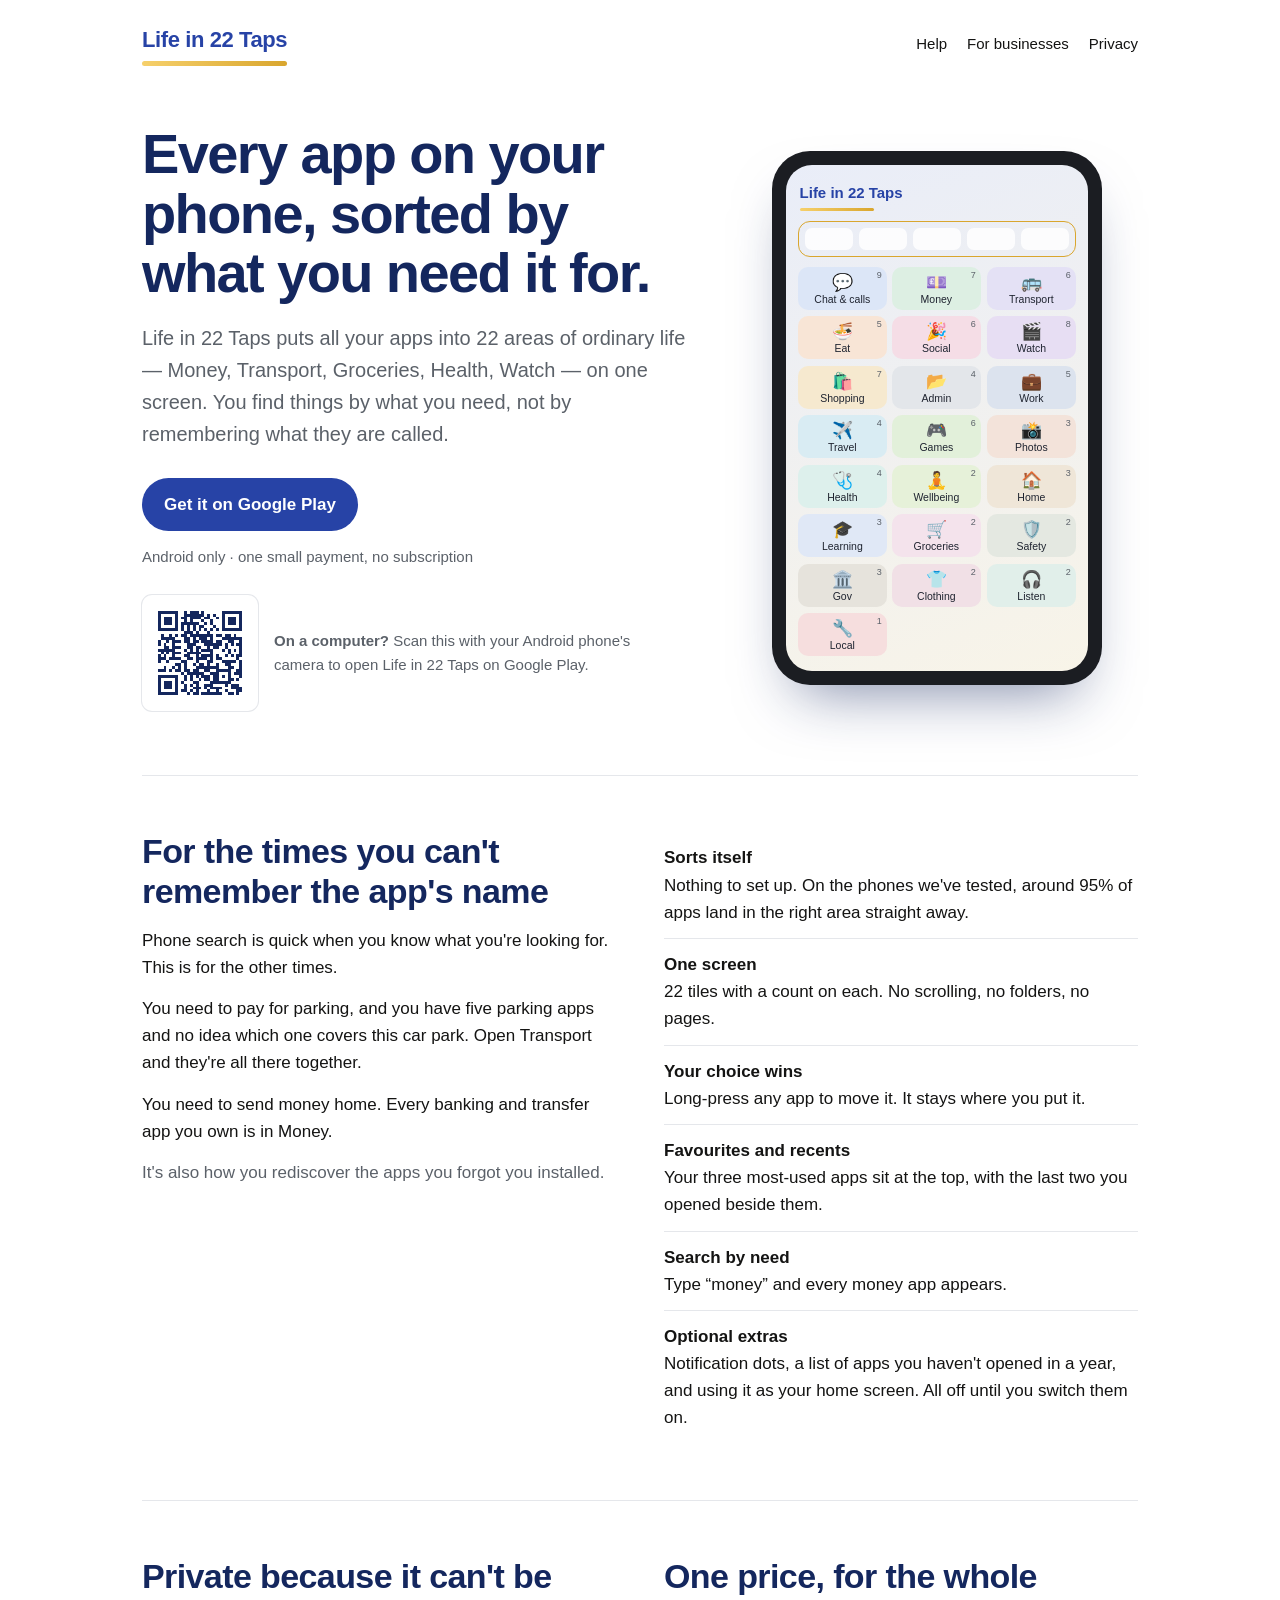
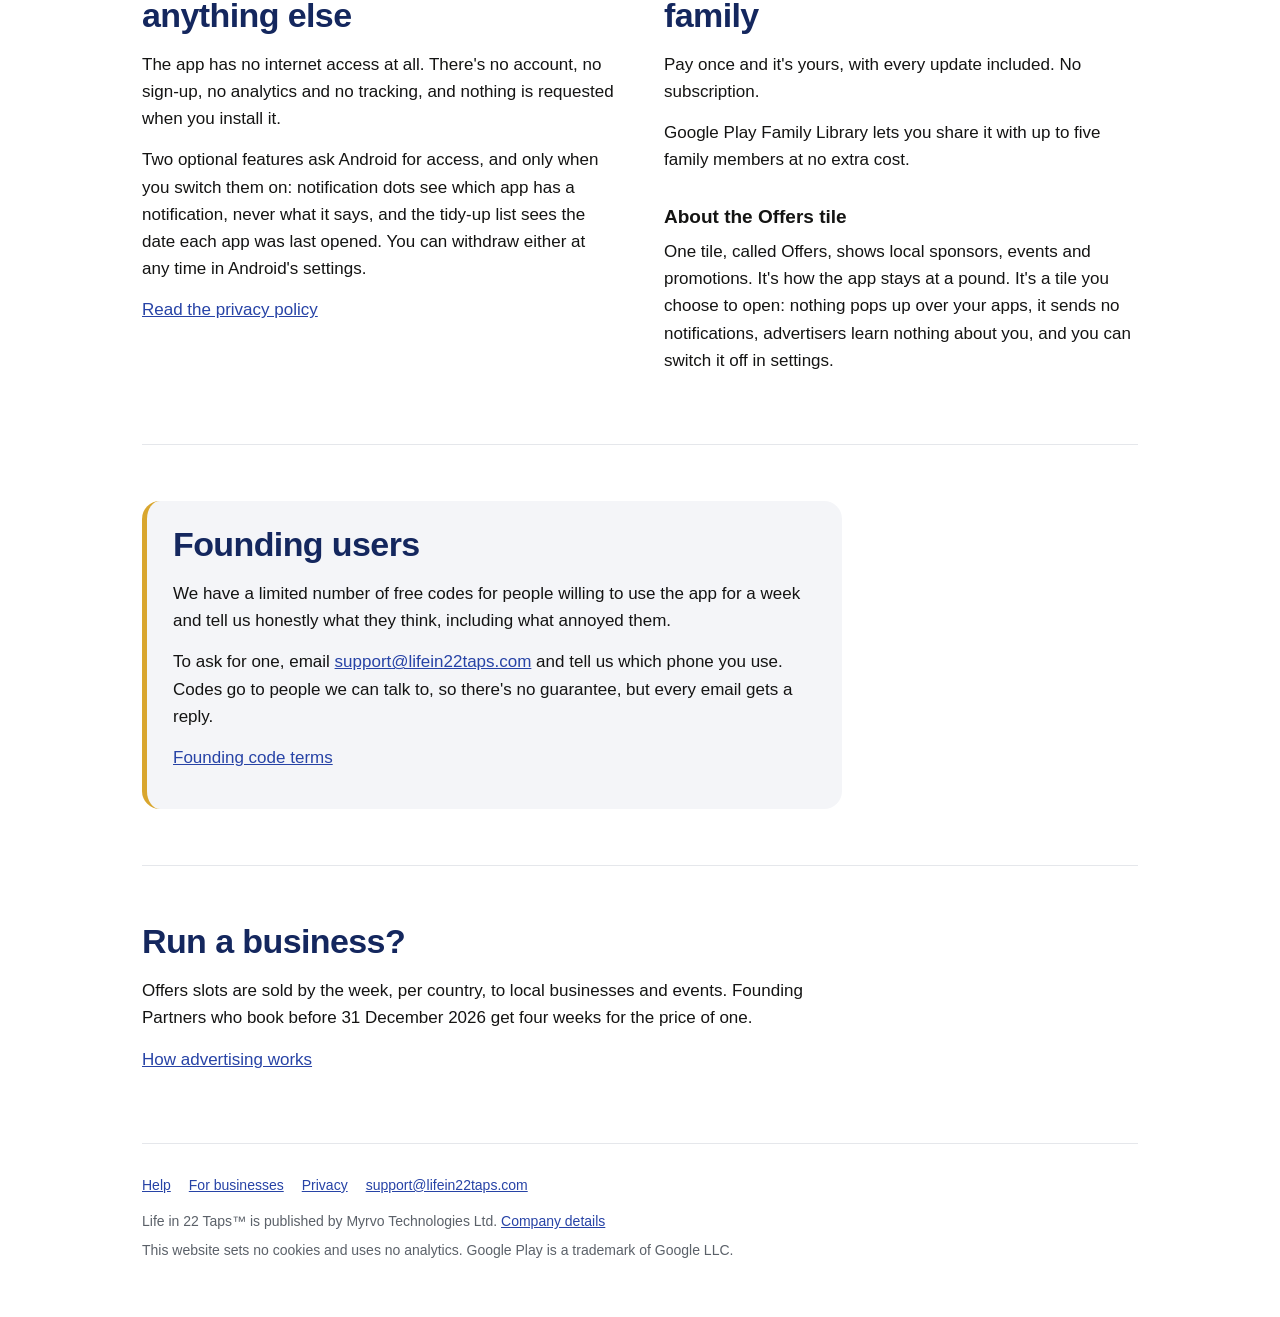
==== commit a837be8c: "Advertiser terms, update-aware ad wording, headings, price line" ====
--- a/index.html
+++ b/index.html
@@ -69,7 +69,7 @@
         need, not by remembering what they are called.</p>
         <div class="buy">
           <a class="pill" href="https://play.google.com/store/apps/details?id=com.lifetaps.app">Get it on Google Play</a>
-          <span class="note">Android only · $0.99 once, or your local price</span>
+          <span class="note">Android only · one small payment, no subscription</span>
         </div>
         <div class="qr" aria-label="Get it on your phone">
           <svg class="qr-code" role="img" aria-label="QR code that opens Life in 22 Taps on Google Play" xmlns="http://www.w3.org/2000/svg" viewBox="0 0 37 37" shape-rendering="crispEdges"><path fill="#fff" d="M0 0h37v37h-37z"/><path class="qrline" stroke="#14275e" d="M4 4.5h7m2 0h1m1 0h3m1 0h1m6 0h7m-29 1h1m5 0h1m2 0h7m1 0h1m1 0h1m2 0h1m5 0h1m-29 1h1m1 0h3m1 0h1m1 0h2m1 0h4m1 0h2m2 0h1m1 0h1m1 0h3m1 0h1m-29 1h1m1 0h3m1 0h1m2 0h1m1 0h1m3 0h1m2 0h1m3 0h1m1 0h3m1 0h1m-29 1h1m1 0h3m1 0h1m1 0h6m2 0h1m1 0h1m3 0h1m1 0h3m1 0h1m-29 1h1m5 0h1m1 0h1m1 0h1m1 0h1m1 0h2m3 0h1m2 0h1m5 0h1m-29 1h7m1 0h1m1 0h1m1 0h1m1 0h1m1 0h1m1 0h1m1 0h1m1 0h7m-20 1h3m1 0h1m3 0h1m-17 1h1m2 0h1m1 0h1m1 0h2m1 0h8m1 0h2m1 0h2m1 0h1m-26 1h5m3 0h2m1 0h1m1 0h3m1 0h1m3 0h7m-29 1h1m2 0h1m1 0h3m1 0h2m1 0h2m1 0h4m1 0h2m2 0h2m2 0h1m-29 1h1m1 0h1m2 0h1m4 0h3m3 0h6m1 0h1m1 0h1m1 0h2m-27 1h2m1 0h3m2 0h2m1 0h2m2 0h1m1 0h2m2 0h1m4 0h1m-29 1h6m3 0h1m1 0h1m1 0h1m1 0h4m3 0h1m1 0h1m1 0h1m1 0h1m-28 1h1m1 0h1m1 0h3m2 0h5m3 0h1m5 0h1m3 0h1m-29 1h1m1 0h1m2 0h1m3 0h2m2 0h1m1 0h4m1 0h1m2 0h1m1 0h1m1 0h2m-29 1h3m1 0h4m2 0h2m1 0h4m1 0h1m1 0h2m5 0h1m-28 1h1m2 0h1m4 0h2m3 0h1m3 0h2m3 0h5m1 0h1m-23 1h2m1 0h1m2 0h1m1 0h2m1 0h1m2 0h1m2 0h2m3 0h1m-27 1h1m2 0h1m1 0h1m1 0h1m3 0h8m3 0h2m2 0h1m-29 1h3m1 0h1m1 0h2m1 0h2m1 0h2m2 0h2m2 0h5m2 0h2m-21 1h1m1 0h6m2 0h3m3 0h1m1 0h3m-29 1h7m2 0h1m1 0h1m1 0h1m1 0h3m1 0h2m1 0h1m1 0h1m3 0h1m-29 1h1m5 0h1m2 0h1m1 0h1m2 0h1m1 0h2m1 0h2m3 0h2m1 0h1m-28 1h1m1 0h3m1 0h1m1 0h1m3 0h2m4 0h7m-25 1h1m1 0h3m1 0h1m2 0h1m1 0h1m1 0h1m2 0h3m4 0h1m1 0h3m-28 1h1m1 0h3m1 0h1m2 0h1m2 0h3m1 0h1m1 0h4m3 0h4m-29 1h1m5 0h1m1 0h2m1 0h1m1 0h1m3 0h1m2 0h1m2 0h1m3 0h2m-29 1h7m3 0h1m1 0h2m1 0h7m2 0h2m1 0h1"/></svg>
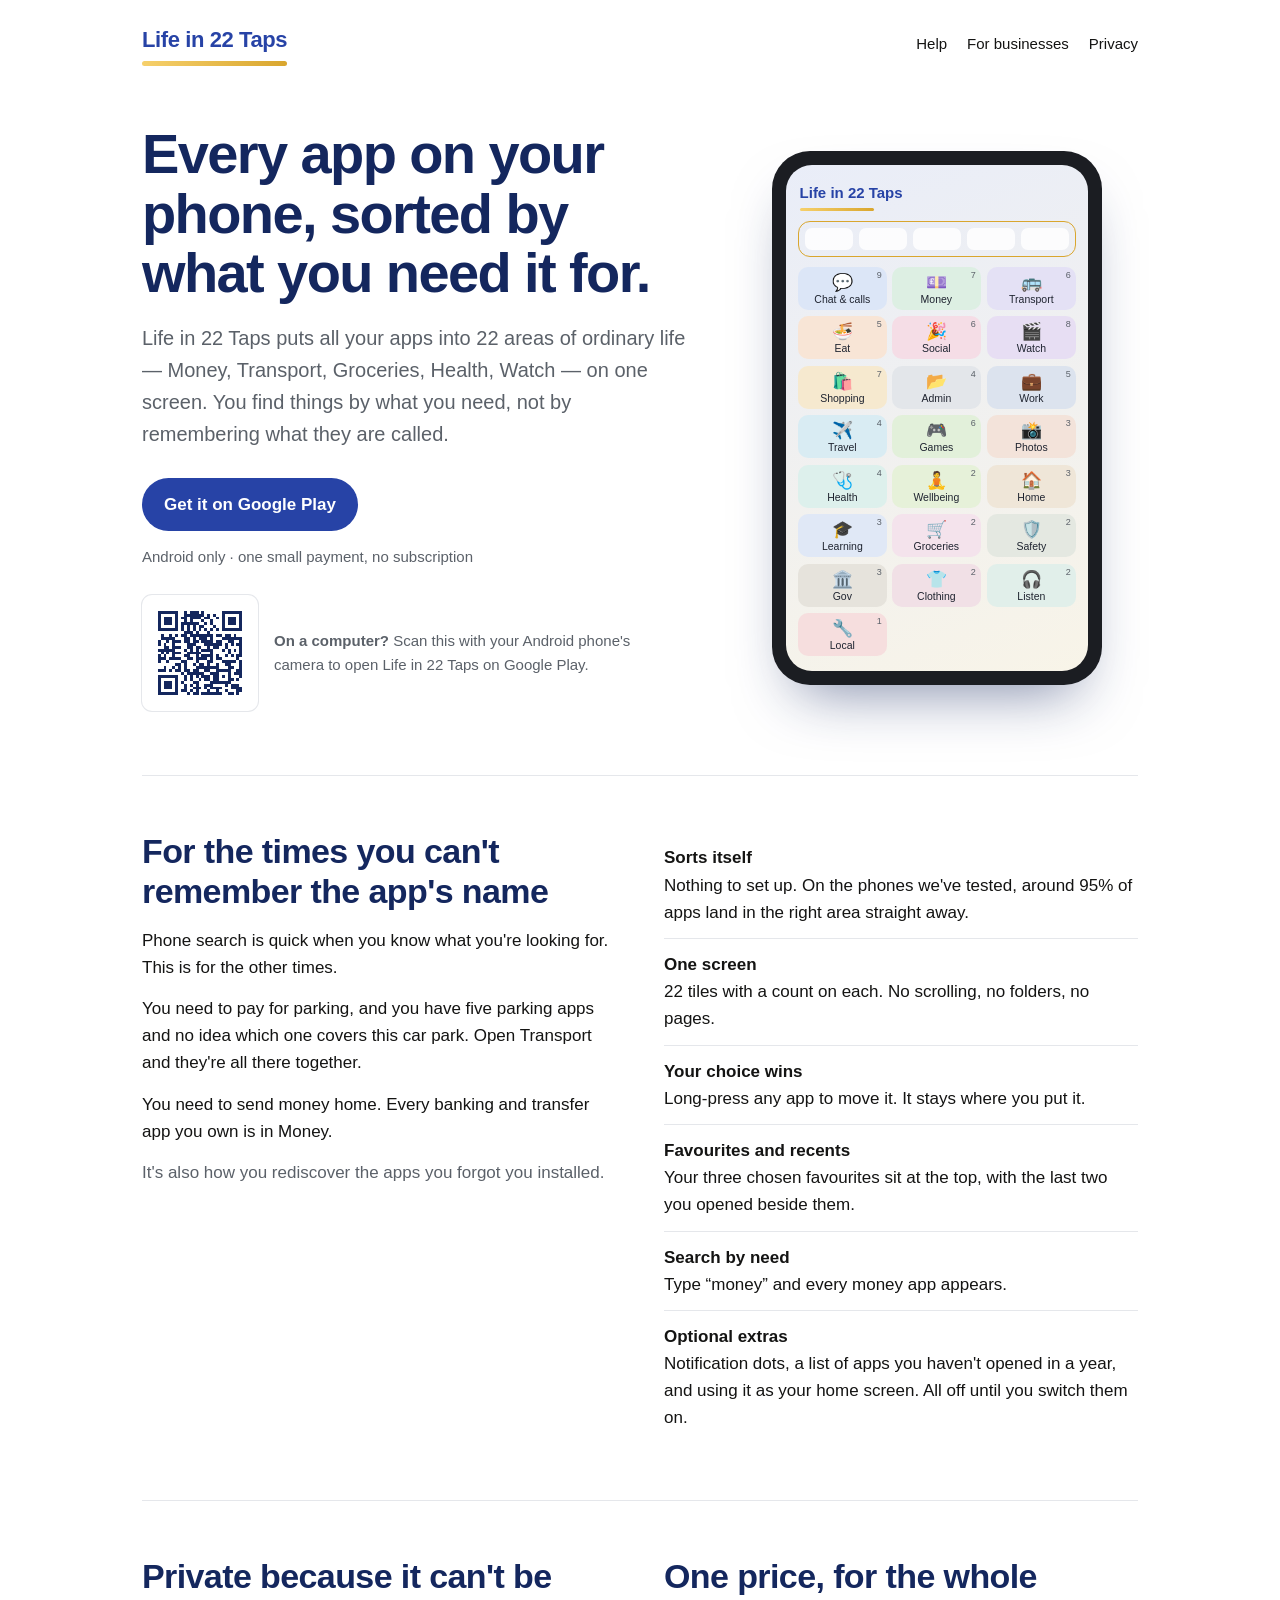
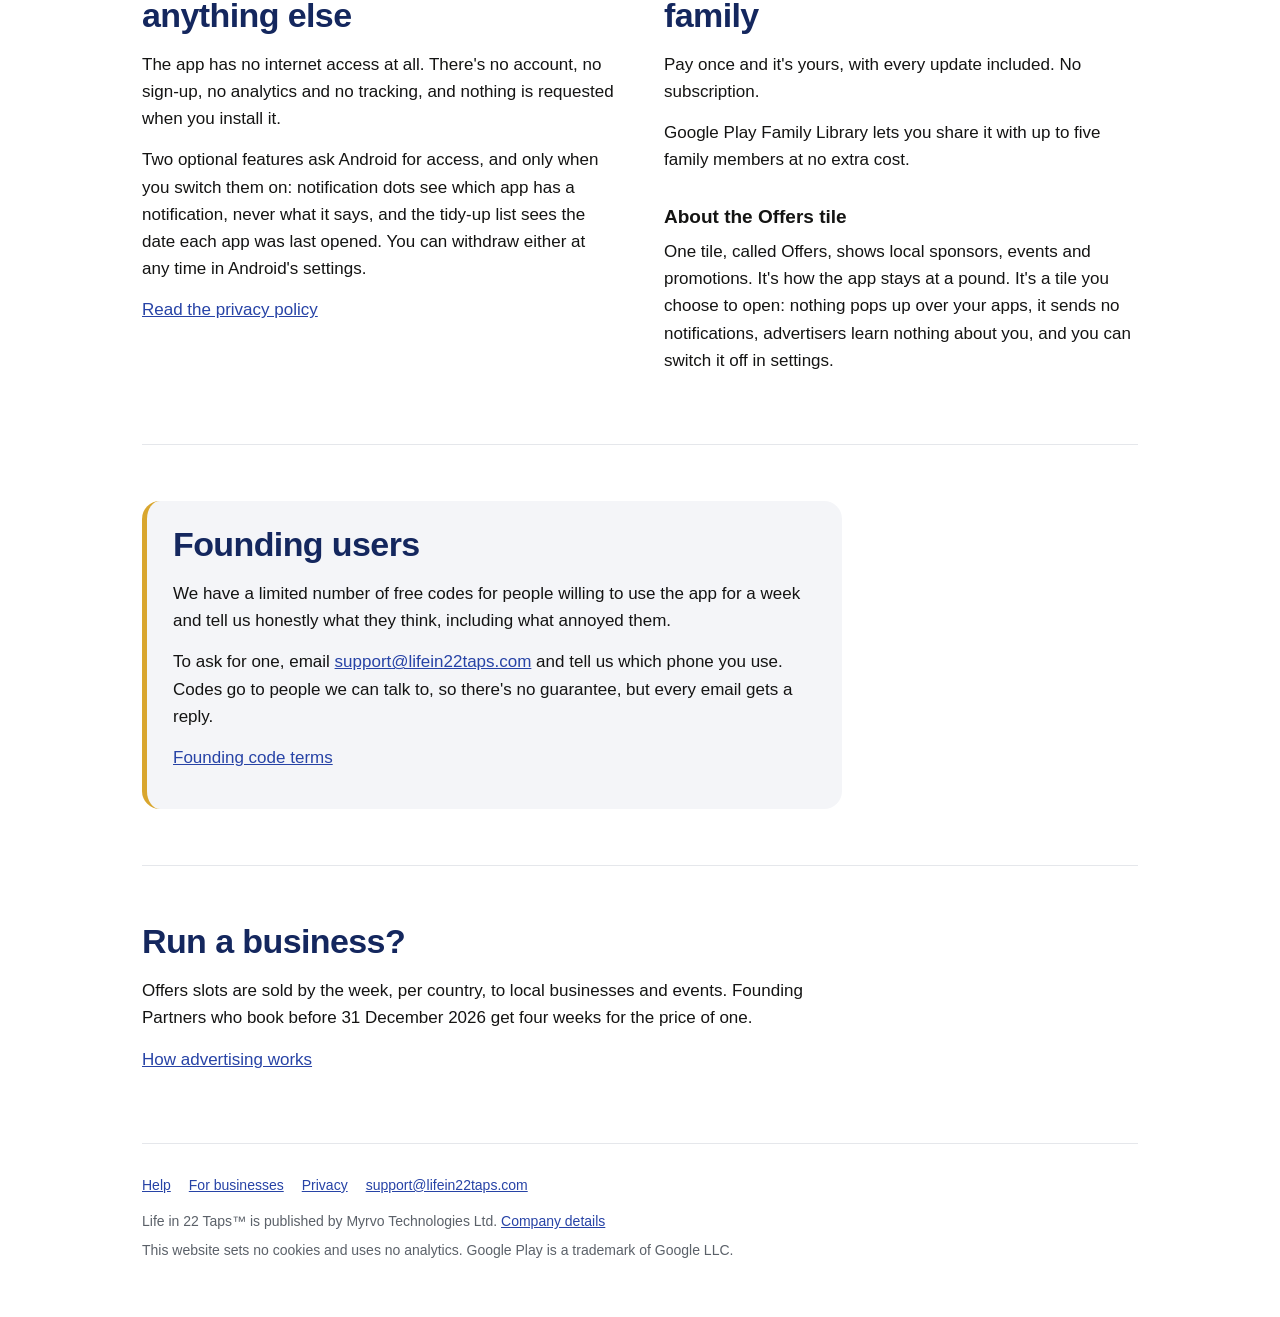
==== commit 1a771d78: "1.2: PIN and backup wording, crash report, favourites" ====
--- a/index.html
+++ b/index.html
@@ -127,7 +127,7 @@
           no pages.</li>
           <li><strong>Your choice wins</strong>Long-press any app to move it. It stays where you
           put it.</li>
-          <li><strong>Favourites and recents</strong>Your three most-used apps sit at the top,
+          <li><strong>Favourites and recents</strong>Your three chosen favourites sit at the top,
           with the last two you opened beside them.</li>
           <li><strong>Search by need</strong>Type “money” and every money app appears.</li>
           <li><strong>Optional extras</strong>Notification dots, a list of apps you haven't opened
